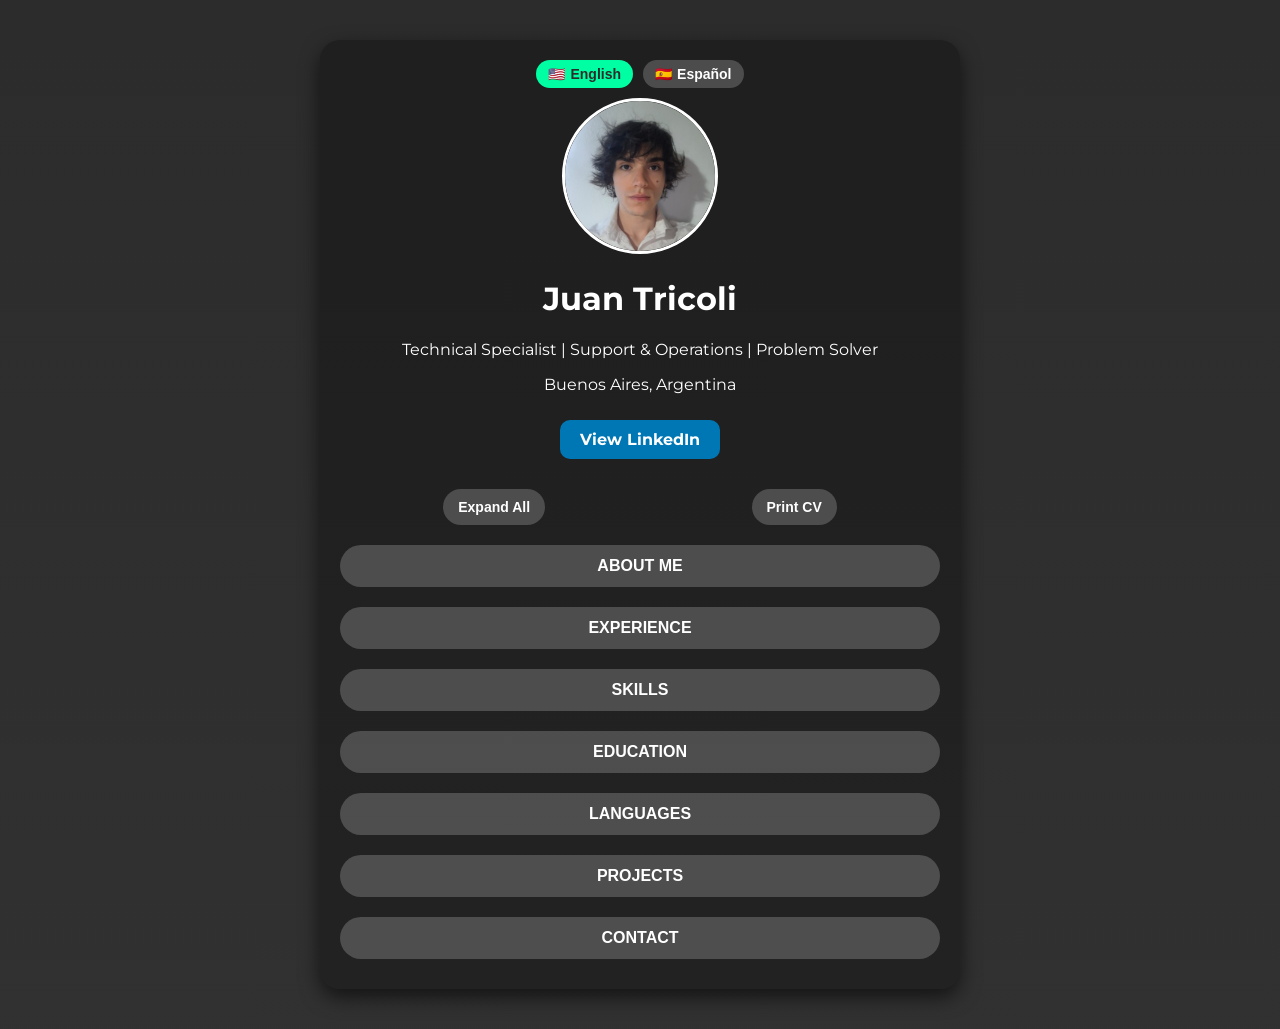
==== index.html @ b3c097b1 "a" ====
<!DOCTYPE html>
<html lang="en">
<head>
  <meta charset="UTF-8">
  <meta name="viewport" content="width=device-width, initial-scale=1.0">
  <meta name="description" content="CV interactivo de Juan Tricoli - Especialista Técnico, Soporte Operativo y Resolución de Problemas.">
  <title>CV - Juan Tricoli</title>
  <link rel="stylesheet" href="styles.css">
  <link rel="icon" href="favicon.ico" type="image/x-icon">
  <script defer src="script.js"></script>
</head>
<body>
  <main>
    <div class="container" id="mainContainer">
      <!-- Cambiador de idioma -->
      <div class="lang-switch">
        <button class="lang-btn" id="langEn" aria-label="Switch to English"><span>🇺🇸</span>English</button>
        <button class="lang-btn" id="langEs" aria-label="Cambiar a español"><span>🇪🇸</span>Español</button>
      </div>

      <header>
        <img src="profile.jpg" alt="Juan Tricoli" class="profile-pic">
        <h1 id="titleName"><strong>Juan Tricoli</strong></h1>
        <p id="titleRole"><em>Technical Specialist | Support & Operations | Problem Solver</em></p>
        <p id="titleLocation">Buenos Aires, Argentina</p>
        <a href="https://www.linkedin.com/in/juan-tricoli-80a272344/" target="_blank" class="linkedin-btn" id="linkedinBtn">View LinkedIn</a>
      </header>

      <!-- Botones de utilidades -->
      <div class="utility-buttons">
        <button id="toggleAll" aria-expanded="false">Expand All</button>
        <button id="printBtn">Print CV</button>
      </div>

      <section class="buttons">
        <!-- SOBRE MÍ / ABOUT ME -->
        <button class="toggle-btn glow" data-target="about" id="btnAbout" aria-expanded="false"></button>
        <div id="about" class="info-box">
          <p id="txtAbout"></p>
        </div>

        <!-- EXPERIENCIA -->
        <button class="toggle-btn glow" data-target="experience" id="btnExperience" aria-expanded="false"></button>
        <div id="experience" class="info-box">
          <div class="info-item">
            <h3 id="exp1Title"></h3>
            <p id="exp1Desc"></p>
          </div>
          <div class="info-item">
            <h3 id="exp2Title"></h3>
            <p id="exp2Desc"></p>
          </div>
        </div>

        <!-- HABILIDADES -->
        <button class="toggle-btn glow" data-target="skills" id="btnSkills" aria-expanded="false"></button>
        <div id="skills" class="info-box">
          <div class="info-item"><p id="skill1"></p></div>
          <div class="info-item"><p id="skill2"></p></div>
          <div class="info-item"><p id="skill3"></p></div>
          <div class="info-item"><p id="skill4"></p></div>
          <div class="info-item"><p id="skill5"></p></div>
        </div>

        <!-- EDUCACIÓN -->
        <button class="toggle-btn glow" data-target="education" id="btnEducation" aria-expanded="false"></button>
        <div id="education" class="info-box">
          <div class="info-item"><p id="edu1"></p></div>
          <div class="info-item"><p id="edu2"></p></div>
          <div class="info-item"><p id="edu3"></p></div>
        </div>

        <!-- IDIOMAS -->
        <button class="toggle-btn glow" data-target="languages" id="btnLanguages" aria-expanded="false"></button>
        <div id="languages" class="info-box">
          <div class="info-item"><p id="lang1"></p></div>
          <div class="info-item"><p id="lang2"></p></div>
        </div>

        <!-- PROYECTOS -->
        <button class="toggle-btn glow" data-target="projects" id="btnProjects" aria-expanded="false"></button>
        <div id="projects" class="info-box">
          <h3 id="projectsHeader"></h3>
          <div class="info-item"><p id="proj1"></p></div>
          <div class="info-item"><p id="proj2"></p></div>
          <div class="info-item"><p id="proj3"></p></div>
        </div>

        <!-- CONTACTO -->
        <button class="toggle-btn glow" data-target="contact" id="btnContact" aria-expanded="false"></button>
        <div id="contact" class="info-box">
          <div class="info-item">
            <h3 id="contactHeader"></h3>
            <p id="contactDesc"></p>
            <form id="theContactForm" novalidate>
              <label for="name" id="lblName"></label>
              <input type="text" id="name" name="name" required>

              <label for="phone" id="lblPhone"></label>
              <input type="tel" id="phone" name="phone" placeholder="e.g. 11 6567-7996" required>

              <label for="email" id="lblEmail"></label>
              <input type="email" id="email" name="email" required>

              <label for="message" id="lblMessage"></label>
              <textarea id="message" name="message" rows="4"></textarea>

              <input type="submit" id="btnSubmit" value="Send Message">
              <div class="error-message" id="formErrorMsg"></div>
            </form>
            <!-- Mensaje de éxito -->
            <div class="successMsg" id="successMsg" aria-live="polite">Message sent successfully!</div>
          </div>
        </div>
      </section>
    </div>
  </main>
</body>
</html>
---- styles.css ----
/* Importar fuente */
@import url('https://fonts.googleapis.com/css2?family=Montserrat:wght@300;400;700&display=swap');

/* Regla para usuarios que prefieren reducir animaciones */
@media (prefers-reduced-motion: reduce) {
  * {
    animation: none !important;
    transition: none !important;
  }
}

/* Estilos generales */
body {
  font-family: 'Montserrat', sans-serif;
  background: linear-gradient(180deg, #2C2C2C 0%, #3F3F3F 100%);
  color: white;
  text-align: center;
  margin: 0;
  padding: 0;
  overflow-x: hidden;
  background-size: 400% 400%;
  animation: gradientShift 30s ease-in-out infinite;
}
@keyframes gradientShift {
  0% { background-position: 0% 50%; }
  50% { background-position: 100% 50%; }
  100% { background-position: 0% 50%; }
}

/* Contenedor principal con animación sutil */
.container {
  max-width: 600px;
  margin: 40px auto;
  padding: 20px;
  box-shadow: 0 8px 20px rgba(0, 0, 0, 0.6);
  border-radius: 20px;
  background-color: rgba(0, 0, 0, 0.3);
  position: relative;
  overflow: hidden;
  animation: floatyTilt 8s ease-in-out infinite, fadeInUp 1s ease forwards;
}
@keyframes floatyTilt {
  0% { transform: translateY(0) rotate(0deg); }
  25% { transform: translateY(-8px) rotate(1.5deg); }
  50% { transform: translateY(0) rotate(0deg); }
  75% { transform: translateY(-5px) rotate(-1.5deg); }
  100% { transform: translateY(0) rotate(0deg); }
}
@keyframes fadeInUp {
  0% { opacity: 0; transform: translateY(20px); }
  100% { opacity: 1; transform: translateY(0); }
}

/* Perfil */
.profile-pic {
  width: 150px;
  height: 150px;
  border-radius: 50%;
  border: 3px solid white;
  transition: transform 0.3s, box-shadow 0.3s;
}
.profile-pic:hover {
  transform: scale(1.05);
  box-shadow: 0 4px 10px rgba(255, 255, 255, 0.3);
}

/* Cambiador de idioma */
.lang-switch {
  display: flex;
  justify-content: center;
  gap: 10px;
  margin-bottom: 10px;
}
.lang-btn {
  display: inline-flex;
  align-items: center;
  gap: 5px;
  background: rgba(255, 255, 255, 0.2);
  border: none;
  border-radius: 20px;
  color: white;
  font-weight: bold;
  font-size: 14px;
  cursor: pointer;
  padding: 6px 12px;
  transition: background 0.3s, transform 0.2s;
}
.lang-btn:hover {
  transform: scale(1.05);
  background: #00ffa2;
  color: #2C2C2C;
}
.lang-btn.active {
  background: #00ffa2;
  color: #2C2C2C;
}

/* Botón de LinkedIn */
.linkedin-btn {
  display: inline-block;
  padding: 10px 20px;
  margin: 10px 0;
  color: white;
  background: #0077B5;
  border-radius: 10px;
  text-decoration: none;
  font-weight: bold;
  transition: background 0.3s, transform 0.3s;
}
.linkedin-btn:hover {
  background: #005a8c;
  transform: scale(1.05);
}

/* Botones para secciones y utilidades */
.buttons { margin-top: 20px; }
.toggle-btn {
  display: block;
  width: 100%;
  margin: 10px 0;
  padding: 12px;
  border: none;
  color: white;
  font-weight: bold;
  font-size: 16px;
  border-radius: 30px;
  cursor: pointer;
  position: relative;
  overflow: hidden;
  background: rgba(255, 255, 255, 0.2);
  transition: background 0.3s, transform 0.2s;
  animation: pulseBtn 3s infinite ease-in-out;
}
@keyframes pulseBtn {
  0% { transform: scale(1); }
  50% { transform: scale(1.01); }
  100% { transform: scale(1); }
}
.toggle-btn:hover {
  background: #00ffa2;
  color: #2C2C2C;
  transform: scale(1.02);
}
.glow {
  animation: softGlow 3s ease-in-out infinite;
}
@keyframes softGlow {
  0% { box-shadow: 0 0 0px #fff, 0 0 0px #00ffa2, 0 0 1px #00ffa2; }
  50% { box-shadow: 0 0 2px #fff, 0 0 3px #00ffa2, 0 0 5px #00ffa2; }
  100% { box-shadow: 0 0 0px #fff, 0 0 0px #00ffa2, 0 0 1px #00ffa2; }
}
.toggle-btn:active::after {
  content: '';
  position: absolute;
  left: 50%;
  top: 50%;
  transform: translate(-50%, -50%);
  width: 120px;
  height: 120px;
  background: rgba(255, 255, 255, 0.6);
  border-radius: 50%;
  animation: ripple 0.6s ease-out;
  pointer-events: none;
}
@keyframes ripple {
  0% { transform: translate(-50%, -50%) scale(0.2); opacity: 1; }
  100% { transform: translate(-50%, -50%) scale(2); opacity: 0; }
}

/* Secciones colapsables */
.info-box {
  max-height: 0;
  overflow: hidden;
  opacity: 0;
  margin-top: 5px;
  border-radius: 15px;
  background: rgba(0, 0, 0, 0.7);
  padding: 0 20px;
  transition: max-height 0.7s ease, opacity 0.7s ease, padding 0.7s ease;
  text-align: left;
}
.info-box.visible {
  opacity: 1;
  padding: 20px;
  max-height: 1000px;
}
.info-item {
  background: rgba(255,255,255,0.05);
  margin-bottom: 15px;
  padding: 10px;
  border-radius: 10px;
  box-shadow: 0 0 10px rgba(255,255,255,0.05);
  transition: transform 0.3s, background 0.3s;
  opacity: 0;
  transform: translateY(15px);
}
.info-box.visible .info-item {
  animation: fadeInSlide 0.6s forwards;
}
.info-box.visible .info-item:nth-child(1) { animation-delay: 0.1s; }
.info-box.visible .info-item:nth-child(2) { animation-delay: 0.2s; }
.info-box.visible .info-item:nth-child(3) { animation-delay: 0.3s; }
.info-box.visible .info-item:nth-child(4) { animation-delay: 0.4s; }
.info-box.visible .info-item:nth-child(5) { animation-delay: 0.5s; }
@keyframes fadeInSlide {
  to { opacity: 1; transform: translateY(0); }
}
.info-item:hover {
  background: rgba(255,255,255,0.1);
  transform: scale(1.02);
}
h3 {
  font-weight: 700;
  transition: transform 0.3s, color 0.3s;
}
h3:hover {
  color: #00ffa2;
  transform: scale(1.05);
}

/* Contacto y animaciones de pulsado */
@keyframes subtlePulse {
  0% { color: #fff; transform: scale(1); }
  50% { color: #00ffa2; transform: scale(1.05); }
  100% { color: #fff; transform: scale(1); }
}
.pulseData { animation: subtlePulse 3s infinite ease-in-out; }

/* Formulario de contacto */
form {
  display: flex;
  flex-direction: column;
  gap: 10px;
  margin-top: 15px;
}
label {
  font-weight: 400;
  margin-bottom: 5px;
  transition: color 0.3s ease, transform 0.3s ease;
}
label:hover {
  color: #00ffa2;
  transform: scale(1.03);
}
input, textarea {
  padding: 10px;
  border-radius: 5px;
  border: none;
  font-family: 'Montserrat', sans-serif;
  font-size: 14px;
}
input[type="submit"] {
  font-weight: bold;
  cursor: pointer;
  background-color: #00ffa2;
  color: #2C2C2C;
  transition: background 0.3s, transform 0.2s;
}
input[type="submit"]:hover {
  background-color: #00d68e;
  transform: scale(1.03);
}
.error-message {
  color: #ff6b6b;
  font-weight: bold;
  margin-top: 5px;
  display: none;
}
.error-message.visible { display: block; }

/* Botones de utilidades */
.utility-buttons {
  display: flex;
  justify-content: space-around;
  margin: 20px 0;
}
.utility-buttons button {
  margin: 0 5px;
  padding: 10px 15px;
  border: none;
  border-radius: 20px;
  color: white;
  background: rgba(255, 255, 255, 0.2);
  font-weight: bold;
  font-size: 14px;
  cursor: pointer;
  transition: background 0.3s, transform 0.2s;
  position: relative;
}
#toggleAll:hover {
  background: #FFC107;
  color: #2C2C2C;
}
#printBtn:hover {
  background: #8B5CF6;
  color: #2C2C2C;
}
.utility-buttons button:active::after {
  content: '';
  position: absolute;
  left: 50%;
  top: 50%;
  transform: translate(-50%, -50%);
  width: 80px;
  height: 80px;
  background: rgba(255, 255, 255, 0.6);
  border-radius: 50%;
  animation: ripple 0.6s ease-out;
  pointer-events: none;
}

/* Estilos para impresión */
@media print {
  .lang-switch, .utility-buttons, .toggle-btn, .linkedin-btn {
    display: none !important;
  }
  body {
    background: white;
    color: black;
  }
  .container {
    box-shadow: none;
    background-color: white;
  }
}

/* Mensaje de éxito */
.successMsg {
  display: none;
  text-align: center;
  background: rgba(0, 255, 162, 0.2);
  color: #00ffa2;
  padding: 15px;
  border-radius: 10px;
  margin-top: 10px;
  opacity: 0;
  transform: translateY(15px);
  transition: opacity 0.5s ease, transform 0.5s ease;
}
.successMsg.visible {
  display: block;
  opacity: 1;
  transform: translateY(0);
}
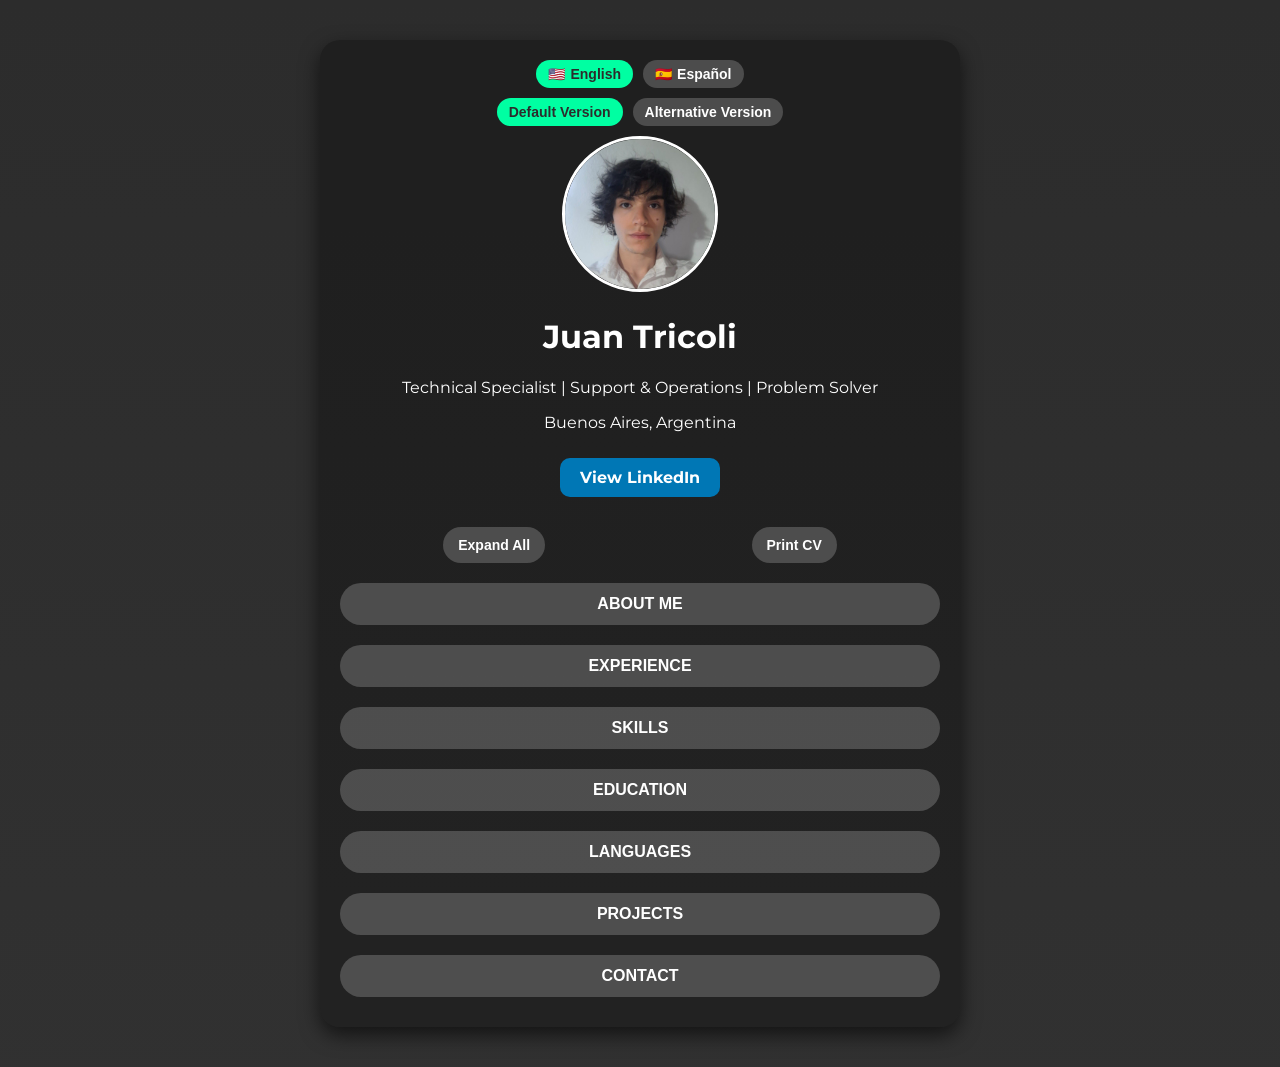
==== commit 18d738c0: "2" ====
--- a/index.html
+++ b/index.html
@@ -16,6 +16,12 @@
       <div class="lang-switch">
         <button class="lang-btn" id="langEn" aria-label="Switch to English"><span>🇺🇸</span>English</button>
         <button class="lang-btn" id="langEs" aria-label="Cambiar a español"><span>🇪🇸</span>Español</button>
+      </div>
+
+      <!-- Menú de versiones -->
+      <div class="version-switch">
+        <button class="version-btn" id="versionDefault" aria-label="Switch to Default Version">Default Version</button>
+        <button class="version-btn" id="versionAlt" aria-label="Switch to Alternative Version">Alternative Version</button>
       </div>
 
       <header>
--- a/styles.css
+++ b/styles.css
@@ -91,6 +91,37 @@
   color: #2C2C2C;
 }
 .lang-btn.active {
+  background: #00ffa2;
+  color: #2C2C2C;
+}
+
+/* Menú de versiones */
+.version-switch {
+  display: flex;
+  justify-content: center;
+  gap: 10px;
+  margin-bottom: 10px;
+}
+.version-btn {
+  display: inline-flex;
+  align-items: center;
+  gap: 5px;
+  background: rgba(255, 255, 255, 0.2);
+  border: none;
+  border-radius: 20px;
+  color: white;
+  font-weight: bold;
+  font-size: 14px;
+  cursor: pointer;
+  padding: 6px 12px;
+  transition: background 0.3s, transform 0.2s;
+}
+.version-btn:hover {
+  transform: scale(1.05);
+  background: #00ffa2;
+  color: #2C2C2C;
+}
+.version-btn.active {
   background: #00ffa2;
   color: #2C2C2C;
 }
@@ -311,7 +342,7 @@
 
 /* Estilos para impresión */
 @media print {
-  .lang-switch, .utility-buttons, .toggle-btn, .linkedin-btn {
+  .lang-switch, .version-switch, .utility-buttons, .toggle-btn, .linkedin-btn {
     display: none !important;
   }
   body {
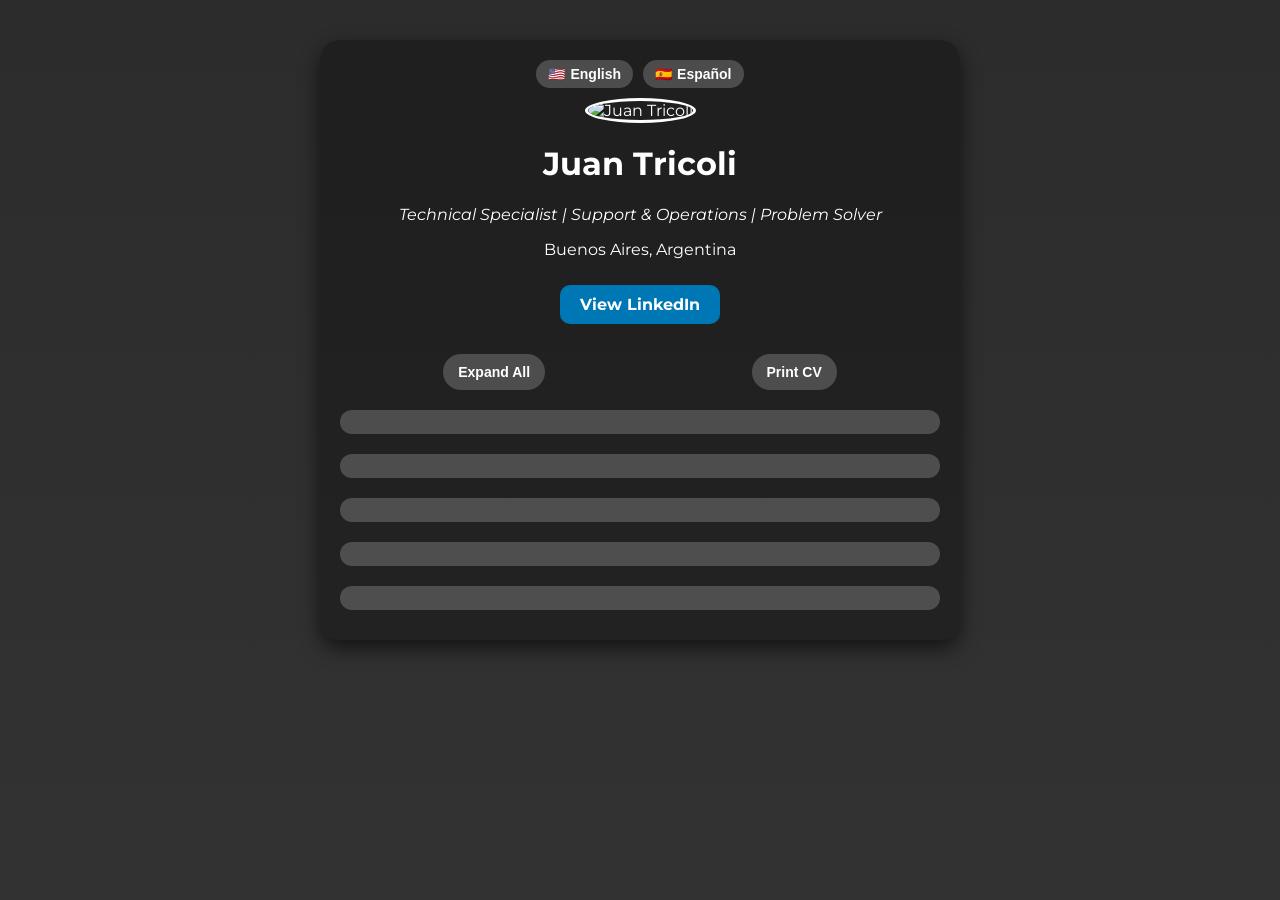
==== commit 59373015: "a" ====
--- a/index.html
+++ b/index.html
@@ -16,12 +16,6 @@
       <div class="lang-switch">
         <button class="lang-btn" id="langEn" aria-label="Switch to English"><span>🇺🇸</span>English</button>
         <button class="lang-btn" id="langEs" aria-label="Cambiar a español"><span>🇪🇸</span>Español</button>
-      </div>
-
-      <!-- Menú de versiones -->
-      <div class="version-switch">
-        <button class="version-btn" id="versionDefault" aria-label="Switch to Default Version">Default Version</button>
-        <button class="version-btn" id="versionAlt" aria-label="Switch to Alternative Version">Alternative Version</button>
       </div>
 
       <header>
@@ -81,45 +75,4 @@
         <div id="languages" class="info-box">
           <div class="info-item"><p id="lang1"></p></div>
           <div class="info-item"><p id="lang2"></p></div>
-        </div>
-
-        <!-- PROYECTOS -->
-        <button class="toggle-btn glow" data-target="projects" id="btnProjects" aria-expanded="false"></button>
-        <div id="projects" class="info-box">
-          <h3 id="projectsHeader"></h3>
-          <div class="info-item"><p id="proj1"></p></div>
-          <div class="info-item"><p id="proj2"></p></div>
-          <div class="info-item"><p id="proj3"></p></div>
-        </div>
-
-        <!-- CONTACTO -->
-        <button class="toggle-btn glow" data-target="contact" id="btnContact" aria-expanded="false"></button>
-        <div id="contact" class="info-box">
-          <div class="info-item">
-            <h3 id="contactHeader"></h3>
-            <p id="contactDesc"></p>
-            <form id="theContactForm" novalidate>
-              <label for="name" id="lblName"></label>
-              <input type="text" id="name" name="name" required>
-
-              <label for="phone" id="lblPhone"></label>
-              <input type="tel" id="phone" name="phone" placeholder="e.g. 11 6567-7996" required>
-
-              <label for="email" id="lblEmail"></label>
-              <input type="email" id="email" name="email" required>
-
-              <label for="message" id="lblMessage"></label>
-              <textarea id="message" name="message" rows="4"></textarea>
-
-              <input type="submit" id="btnSubmit" value="Send Message">
-              <div class="error-message" id="formErrorMsg"></div>
-            </form>
-            <!-- Mensaje de éxito -->
-            <div class="successMsg" id="successMsg" aria-live="polite">Message sent successfully!</div>
-          </div>
-        </div>
-      </section>
-    </div>
-  </main>
-</body>
-</html>
+      
--- a/styles.css
+++ b/styles.css
@@ -91,37 +91,6 @@
   color: #2C2C2C;
 }
 .lang-btn.active {
-  background: #00ffa2;
-  color: #2C2C2C;
-}
-
-/* Menú de versiones */
-.version-switch {
-  display: flex;
-  justify-content: center;
-  gap: 10px;
-  margin-bottom: 10px;
-}
-.version-btn {
-  display: inline-flex;
-  align-items: center;
-  gap: 5px;
-  background: rgba(255, 255, 255, 0.2);
-  border: none;
-  border-radius: 20px;
-  color: white;
-  font-weight: bold;
-  font-size: 14px;
-  cursor: pointer;
-  padding: 6px 12px;
-  transition: background 0.3s, transform 0.2s;
-}
-.version-btn:hover {
-  transform: scale(1.05);
-  background: #00ffa2;
-  color: #2C2C2C;
-}
-.version-btn.active {
   background: #00ffa2;
   color: #2C2C2C;
 }
@@ -342,7 +311,7 @@
 
 /* Estilos para impresión */
 @media print {
-  .lang-switch, .version-switch, .utility-buttons, .toggle-btn, .linkedin-btn {
+  .lang-switch, .utility-buttons, .toggle-btn, .linkedin-btn {
     display: none !important;
   }
   body {
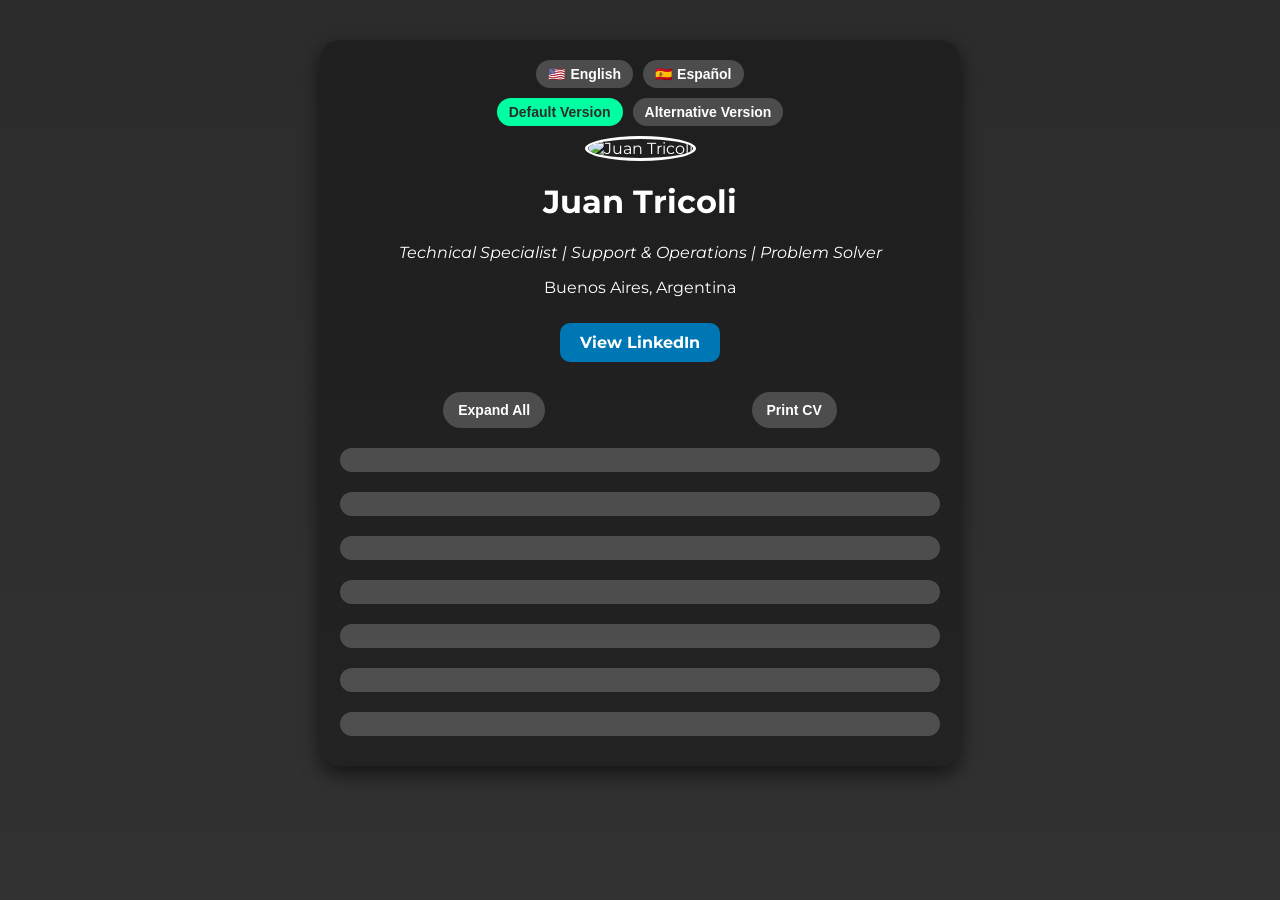
==== commit f8187f4a: "a" ====
--- a/index.html
+++ b/index.html
@@ -16,6 +16,12 @@
       <div class="lang-switch">
         <button class="lang-btn" id="langEn" aria-label="Switch to English"><span>🇺🇸</span>English</button>
         <button class="lang-btn" id="langEs" aria-label="Cambiar a español"><span>🇪🇸</span>Español</button>
+      </div>
+
+      <!-- Menú de versiones -->
+      <div class="version-switch">
+        <button class="version-btn" id="versionDefault" aria-label="Switch to Default Version">Default Version</button>
+        <button class="version-btn" id="versionAlt" aria-label="Switch to Alternative Version">Alternative Version</button>
       </div>
 
       <header>
@@ -75,4 +81,45 @@
         <div id="languages" class="info-box">
           <div class="info-item"><p id="lang1"></p></div>
           <div class="info-item"><p id="lang2"></p></div>
-      
+        </div>
+
+        <!-- PROYECTOS -->
+        <button class="toggle-btn glow" data-target="projects" id="btnProjects" aria-expanded="false"></button>
+        <div id="projects" class="info-box">
+          <h3 id="projectsHeader"></h3>
+          <div class="info-item"><p id="proj1"></p></div>
+          <div class="info-item"><p id="proj2"></p></div>
+          <div class="info-item"><p id="proj3"></p></div>
+        </div>
+
+        <!-- CONTACTO -->
+        <button class="toggle-btn glow" data-target="contact" id="btnContact" aria-expanded="false"></button>
+        <div id="contact" class="info-box">
+          <div class="info-item">
+            <h3 id="contactHeader"></h3>
+            <p id="contactDesc"></p>
+            <form id="theContactForm" novalidate>
+              <label for="name" id="lblName"></label>
+              <input type="text" id="name" name="name" required>
+
+              <label for="phone" id="lblPhone"></label>
+              <input type="tel" id="phone" name="phone" placeholder="e.g. 11 6567-7996" required>
+
+              <label for="email" id="lblEmail"></label>
+              <input type="email" id="email" name="email" required>
+
+              <label for="message" id="lblMessage"></label>
+              <textarea id="message" name="message" rows="4"></textarea>
+
+              <input type="submit" id="btnSubmit" value="Send Message">
+              <div class="error-message" id="formErrorMsg"></div>
+            </form>
+            <!-- Mensaje de éxito -->
+            <div class="successMsg" id="successMsg" aria-live="polite">Message sent successfully!</div>
+          </div>
+        </div>
+      </section>
+    </div>
+  </main>
+</body>
+</html>
--- a/styles.css
+++ b/styles.css
@@ -91,6 +91,37 @@
   color: #2C2C2C;
 }
 .lang-btn.active {
+  background: #00ffa2;
+  color: #2C2C2C;
+}
+
+/* Menú de versiones */
+.version-switch {
+  display: flex;
+  justify-content: center;
+  gap: 10px;
+  margin-bottom: 10px;
+}
+.version-btn {
+  display: inline-flex;
+  align-items: center;
+  gap: 5px;
+  background: rgba(255, 255, 255, 0.2);
+  border: none;
+  border-radius: 20px;
+  color: white;
+  font-weight: bold;
+  font-size: 14px;
+  cursor: pointer;
+  padding: 6px 12px;
+  transition: background 0.3s, transform 0.2s;
+}
+.version-btn:hover {
+  transform: scale(1.05);
+  background: #00ffa2;
+  color: #2C2C2C;
+}
+.version-btn.active {
   background: #00ffa2;
   color: #2C2C2C;
 }
@@ -311,7 +342,7 @@
 
 /* Estilos para impresión */
 @media print {
-  .lang-switch, .utility-buttons, .toggle-btn, .linkedin-btn {
+  .lang-switch, .version-switch, .utility-buttons, .toggle-btn, .linkedin-btn {
     display: none !important;
   }
   body {
